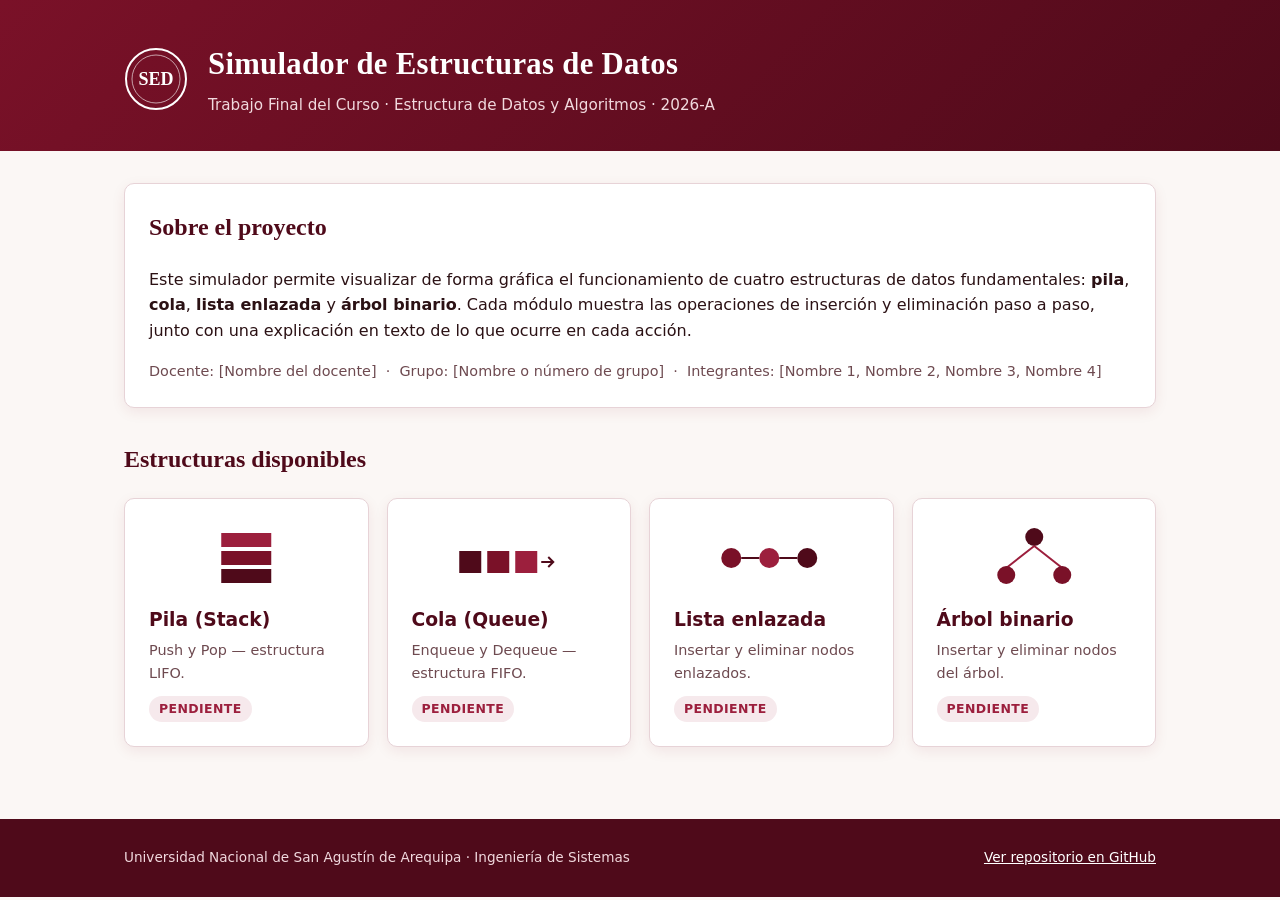
==== index.html @ b99f20ac "Estructura inicial del proyecto: index, style y README" ====
<!DOCTYPE html>
<html lang="es">
<head>
  <meta charset="UTF-8">
  <meta name="viewport" content="width=device-width, initial-scale=1.0">
  <title>Simulador de Estructuras de Datos — TIF</title>
  <link rel="stylesheet" href="style.css">
</head>
<body>

  <!-- ===================== ENCABEZADO ===================== -->
  <header class="encabezado">
    <div class="contenedor encabezado__contenido">
      <!-- Sello institucional simple (no es el escudo oficial, es un placeholder abstracto) -->
      <svg class="sello" viewBox="0 0 64 64" xmlns="http://www.w3.org/2000/svg" role="img" aria-label="Sello del proyecto">
        <circle cx="32" cy="32" r="30" fill="none" stroke="#ffffff" stroke-width="2"/>
        <circle cx="32" cy="32" r="24" fill="none" stroke="#ffffff" stroke-width="1" opacity="0.6"/>
        <text x="32" y="38" text-anchor="middle" font-family="Georgia, serif" font-size="18" fill="#ffffff" font-weight="bold">SED</text>
      </svg>
      <div class="encabezado__textos">
        <h1>Simulador de Estructuras de Datos</h1>
        <p>Trabajo Final del Curso · Estructura de Datos y Algoritmos · 2026-A</p>
      </div>
    </div>
  </header>

  <main class="contenedor" style="padding-top: 32px; padding-bottom: 24px;">

    <!-- ===================== INTRODUCCIÓN ===================== -->
    <section class="tarjeta">
      <h2 style="margin-top:0; font-family: var(--font-display); color: var(--granate-dark);">Sobre el proyecto</h2>
      <p>
        Este simulador permite visualizar de forma gráfica el funcionamiento de cuatro
        estructuras de datos fundamentales: <strong>pila</strong>, <strong>cola</strong>,
        <strong>lista enlazada</strong> y <strong>árbol binario</strong>. Cada módulo muestra
        las operaciones de inserción y eliminación paso a paso, junto con una explicación
        en texto de lo que ocurre en cada acción.
      </p>
      <p style="color: var(--ink-muted); font-size: 0.9rem; margin-bottom: 0;">
        <!-- PLACEHOLDER: reemplazar con los datos reales del grupo -->
        Docente: [Nombre del docente] &nbsp;·&nbsp; Grupo: [Nombre o número de grupo] &nbsp;·&nbsp;
        Integrantes: [Nombre 1, Nombre 2, Nombre 3, Nombre 4]
      </p>
    </section>

    <!-- ===================== GRID DE ESTRUCTURAS ===================== -->
    <section style="margin-top: 32px;">
      <h2 style="font-family: var(--font-display); color: var(--granate-dark);">Estructuras disponibles</h2>

      <div style="display: grid; grid-template-columns: repeat(auto-fit, minmax(230px, 1fr)); gap: 18px; margin-top: 16px;">

        <!-- ---- Pila ---- -->
        <a href="pila/pila.html" class="tarjeta" style="text-decoration:none; color: inherit; display:block; transition: transform .15s ease, box-shadow .15s ease;"
           onmouseover="this.style.transform='translateY(-3px)'; this.style.boxShadow='var(--shadow-hover)';"
           onmouseout="this.style.transform=''; this.style.boxShadow='';">
          <svg width="100%" height="70" viewBox="0 0 120 70" aria-hidden="true">
            <rect x="35" y="10" width="50" height="14" fill="var(--granate-mid)"/>
            <rect x="35" y="28" width="50" height="14" fill="var(--granate)"/>
            <rect x="35" y="46" width="50" height="14" fill="var(--granate-dark)"/>
          </svg>
          <h3 style="margin: 12px 0 4px; color: var(--granate-dark);">Pila (Stack)</h3>
          <p style="margin: 0 0 10px; font-size: 0.9rem; color: var(--ink-muted);">Push y Pop — estructura LIFO.</p>
          <span class="estado estado--pendiente">Pendiente</span>
        </a>

        <!-- ---- Cola ---- -->
        <a href="cola/cola.html" class="tarjeta" style="text-decoration:none; color: inherit; display:block; transition: transform .15s ease, box-shadow .15s ease;"
           onmouseover="this.style.transform='translateY(-3px)'; this.style.boxShadow='var(--shadow-hover)';"
           onmouseout="this.style.transform=''; this.style.boxShadow='';">
          <svg width="100%" height="70" viewBox="0 0 120 70" aria-hidden="true">
            <rect x="10" y="28" width="22" height="22" fill="var(--granate-dark)"/>
            <rect x="38" y="28" width="22" height="22" fill="var(--granate)"/>
            <rect x="66" y="28" width="22" height="22" fill="var(--granate-mid)"/>
            <path d="M92 39 L104 39 M99 34 L104 39 L99 44" stroke="var(--granate-dark)" stroke-width="2" fill="none"/>
          </svg>
          <h3 style="margin: 12px 0 4px; color: var(--granate-dark);">Cola (Queue)</h3>
          <p style="margin: 0 0 10px; font-size: 0.9rem; color: var(--ink-muted);">Enqueue y Dequeue — estructura FIFO.</p>
          <span class="estado estado--pendiente">Pendiente</span>
        </a>

        <!-- ---- Lista enlazada ---- -->
        <a href="lista/lista.html" class="tarjeta" style="text-decoration:none; color: inherit; display:block; transition: transform .15s ease, box-shadow .15s ease;"
           onmouseover="this.style.transform='translateY(-3px)'; this.style.boxShadow='var(--shadow-hover)';"
           onmouseout="this.style.transform=''; this.style.boxShadow='';">
          <svg width="100%" height="70" viewBox="0 0 120 70" aria-hidden="true">
            <circle cx="20" cy="35" r="10" fill="var(--granate)"/>
            <path d="M30 35 L48 35" stroke="var(--granate-dark)" stroke-width="2" marker-end="url(#f1)"/>
            <circle cx="58" cy="35" r="10" fill="var(--granate-mid)"/>
            <path d="M68 35 L86 35" stroke="var(--granate-dark)" stroke-width="2"/>
            <circle cx="96" cy="35" r="10" fill="var(--granate-dark)"/>
          </svg>
          <h3 style="margin: 12px 0 4px; color: var(--granate-dark);">Lista enlazada</h3>
          <p style="margin: 0 0 10px; font-size: 0.9rem; color: var(--ink-muted);">Insertar y eliminar nodos enlazados.</p>
          <span class="estado estado--pendiente">Pendiente</span>
        </a>

        <!-- ---- Árbol binario ---- -->
        <a href="arbol/arbol.html" class="tarjeta" style="text-decoration:none; color: inherit; display:block; transition: transform .15s ease, box-shadow .15s ease;"
           onmouseover="this.style.transform='translateY(-3px)'; this.style.boxShadow='var(--shadow-hover)';"
           onmouseout="this.style.transform=''; this.style.boxShadow='';">
          <svg width="100%" height="70" viewBox="0 0 120 70" aria-hidden="true">
            <circle cx="60" cy="14" r="9" fill="var(--granate-dark)"/>
            <path d="M60 23 L32 45 M60 23 L88 45" stroke="var(--granate-mid)" stroke-width="2"/>
            <circle cx="32" cy="52" r="9" fill="var(--granate)"/>
            <circle cx="88" cy="52" r="9" fill="var(--granate)"/>
          </svg>
          <h3 style="margin: 12px 0 4px; color: var(--granate-dark);">Árbol binario</h3>
          <p style="margin: 0 0 10px; font-size: 0.9rem; color: var(--ink-muted);">Insertar y eliminar nodos del árbol.</p>
          <span class="estado estado--pendiente">Pendiente</span>
        </a>

      </div>
    </section>

  </main>

  <!-- ===================== PIE DE PÁGINA ===================== -->
  <footer class="pie">
    <div class="contenedor pie__contenido">
      <span><!-- PLACEHOLDER --> Universidad Nacional de San Agustín de Arequipa · Ingeniería de Sistemas</span>
      <span><a href="https://github.com/PLACEHOLDER/simulador-tif" target="_blank" rel="noopener">Ver repositorio en GitHub</a></span>
    </div>
  </footer>

</body>
</html>
---- style.css ----
/* =========================================================
   style.css — Identidad visual compartida del proyecto
   Simulador de Estructuras de Datos
   -----------------------------------------------------------
   Este archivo es COMPARTIDO por las 4 estructuras (pila, cola,
   lista, arbol) y por index.html. No redefinir colores base,
   tipografía ni botones dentro de pila.css / cola.css / etc.
   Si necesitas cambiar algo de aquí, avisa al grupo primero.
   ========================================================= */

:root {
  /* ---- Paleta institucional: granate + blanco ---- */
  --granate: #7a1128;          /* color principal */
  --granate-dark: #4f0a1a;     /* hover / énfasis fuerte */
  --granate-mid: #9c1f3d;      /* acentos, bordes activos */
  --blush: #f6e9ec;            /* tinte muy claro de granate, para fondos suaves */
  --cream: #fbf7f5;            /* fondo general de la página */
  --white: #ffffff;

  /* ---- Neutrales derivados (para texto legible) ---- */
  --ink: #2b1114;              /* texto principal, casi negro con matiz granate */
  --ink-muted: #6e4a50;        /* texto secundario */
  --border: #e7d3d7;           /* bordes suaves */

  /* ---- Estados ---- */
  --ok: #2f6b46;
  --ok-bg: #e7f3ec;
  --pending: #9c1f3d;
  --pending-bg: #f6e9ec;

  /* ---- Tipografía ---- */
  --font-display: Georgia, "Iowan Old Style", "Palatino Linotype", "Book Antiqua", serif;
  --font-body: "Segoe UI", system-ui, -apple-system, "Helvetica Neue", Arial, sans-serif;
  --font-mono: "Consolas", "Menlo", "Courier New", monospace;

  /* ---- Otros tokens ---- */
  --radius: 10px;
  --radius-sm: 6px;
  --shadow: 0 4px 14px rgba(122, 17, 40, 0.08);
  --shadow-hover: 0 10px 24px rgba(122, 17, 40, 0.16);
  --max-width: 1080px;
}

/* ---------- Reset básico ---------- */
* {
  box-sizing: border-box;
}

html {
  scroll-behavior: smooth;
}

body {
  margin: 0;
  background: var(--cream);
  color: var(--ink);
  font-family: var(--font-body);
  line-height: 1.6;
  -webkit-font-smoothing: antialiased;
}

img, svg {
  max-width: 100%;
  display: block;
}

a {
  color: var(--granate);
}

/* Respeta a quienes prefieren menos movimiento */
@media (prefers-reduced-motion: reduce) {
  * {
    animation-duration: 0.001ms !important;
    animation-iteration-count: 1 !important;
    transition-duration: 0.001ms !important;
    scroll-behavior: auto !important;
  }
}

/* ---------- Foco visible (accesibilidad, no quitar) ---------- */
a:focus-visible,
button:focus-visible,
input:focus-visible {
  outline: 3px solid var(--granate-mid);
  outline-offset: 2px;
}

/* ---------- Layout general ---------- */
.contenedor {
  max-width: var(--max-width);
  margin: 0 auto;
  padding: 0 24px;
}

/* ---------- Encabezado institucional ---------- */
.encabezado {
  background: linear-gradient(135deg, var(--granate) 0%, var(--granate-dark) 100%);
  color: var(--white);
  padding: 40px 0 34px;
}

.encabezado__contenido {
  display: flex;
  align-items: center;
  gap: 20px;
}

.sello {
  flex-shrink: 0;
  width: 64px;
  height: 64px;
}

.encabezado__textos h1 {
  font-family: var(--font-display);
  font-size: clamp(1.6rem, 2.4vw, 2.2rem);
  margin: 0 0 4px;
  letter-spacing: 0.3px;
}

.encabezado__textos p {
  margin: 0;
  font-size: 0.95rem;
  color: #f1d9de;
}

.migas {
  margin-top: 18px;
  font-size: 0.85rem;
}

.migas a {
  color: #f1d9de;
  text-decoration: none;
}

.migas a:hover {
  text-decoration: underline;
}

/* ---------- Tarjetas genéricas ---------- */
.tarjeta {
  background: var(--white);
  border: 1px solid var(--border);
  border-radius: var(--radius);
  box-shadow: var(--shadow);
  padding: 24px;
}

/* ---------- Botones ---------- */
.boton {
  display: inline-flex;
  align-items: center;
  gap: 8px;
  padding: 10px 18px;
  border-radius: var(--radius-sm);
  border: 1px solid transparent;
  font-family: var(--font-body);
  font-size: 0.95rem;
  font-weight: 600;
  cursor: pointer;
  transition: transform 0.15s ease, box-shadow 0.15s ease, background 0.15s ease;
  text-decoration: none;
}

.boton--primario {
  background: var(--granate);
  color: var(--white);
}

.boton--primario:hover {
  background: var(--granate-dark);
  box-shadow: var(--shadow-hover);
  transform: translateY(-1px);
}

.boton--secundario {
  background: var(--white);
  color: var(--granate);
  border-color: var(--granate);
}

.boton--secundario:hover {
  background: var(--blush);
}

/* ---------- Etiquetas de estado (para el panel de explicación en cada simulador) ---------- */
.estado {
  display: inline-block;
  padding: 3px 10px;
  border-radius: 999px;
  font-size: 0.78rem;
  font-weight: 700;
  text-transform: uppercase;
  letter-spacing: 0.4px;
}

.estado--pendiente {
  background: var(--pending-bg);
  color: var(--pending);
}

.estado--listo {
  background: var(--ok-bg);
  color: var(--ok);
}

/* ---------- Pie de página ---------- */
.pie {
  margin-top: 48px;
  padding: 28px 0;
  background: var(--granate-dark);
  color: #f1d9de;
  font-size: 0.85rem;
}

.pie a {
  color: var(--white);
}

.pie__contenido {
  display: flex;
  flex-wrap: wrap;
  gap: 8px 24px;
  justify-content: space-between;
  align-items: center;
}

/* ---------- Utilidades compartidas para los simuladores individuales ---------- */
/* Cada estructura puede reutilizar estas clases dentro de su propio xxx.html */

.panel-explicacion {
  background: var(--blush);
  border: 1px solid var(--border);
  border-left: 4px solid var(--granate);
  border-radius: var(--radius-sm);
  padding: 14px 18px;
  font-size: 0.95rem;
  color: var(--ink);
  min-height: 48px;
}

.controles {
  display: flex;
  flex-wrap: wrap;
  gap: 10px;
  align-items: center;
  margin: 18px 0;
}

.controles input[type="text"],
.controles input[type="number"] {
  padding: 9px 12px;
  border: 1px solid var(--border);
  border-radius: var(--radius-sm);
  font-family: var(--font-body);
  font-size: 0.95rem;
  min-width: 140px;
}

.lienzo {
  background: var(--white);
  border: 1px dashed var(--granate-mid);
  border-radius: var(--radius);
  min-height: 220px;
  padding: 20px;
  display: flex;
  align-items: flex-end;
  gap: 10px;
  flex-wrap: wrap;
}
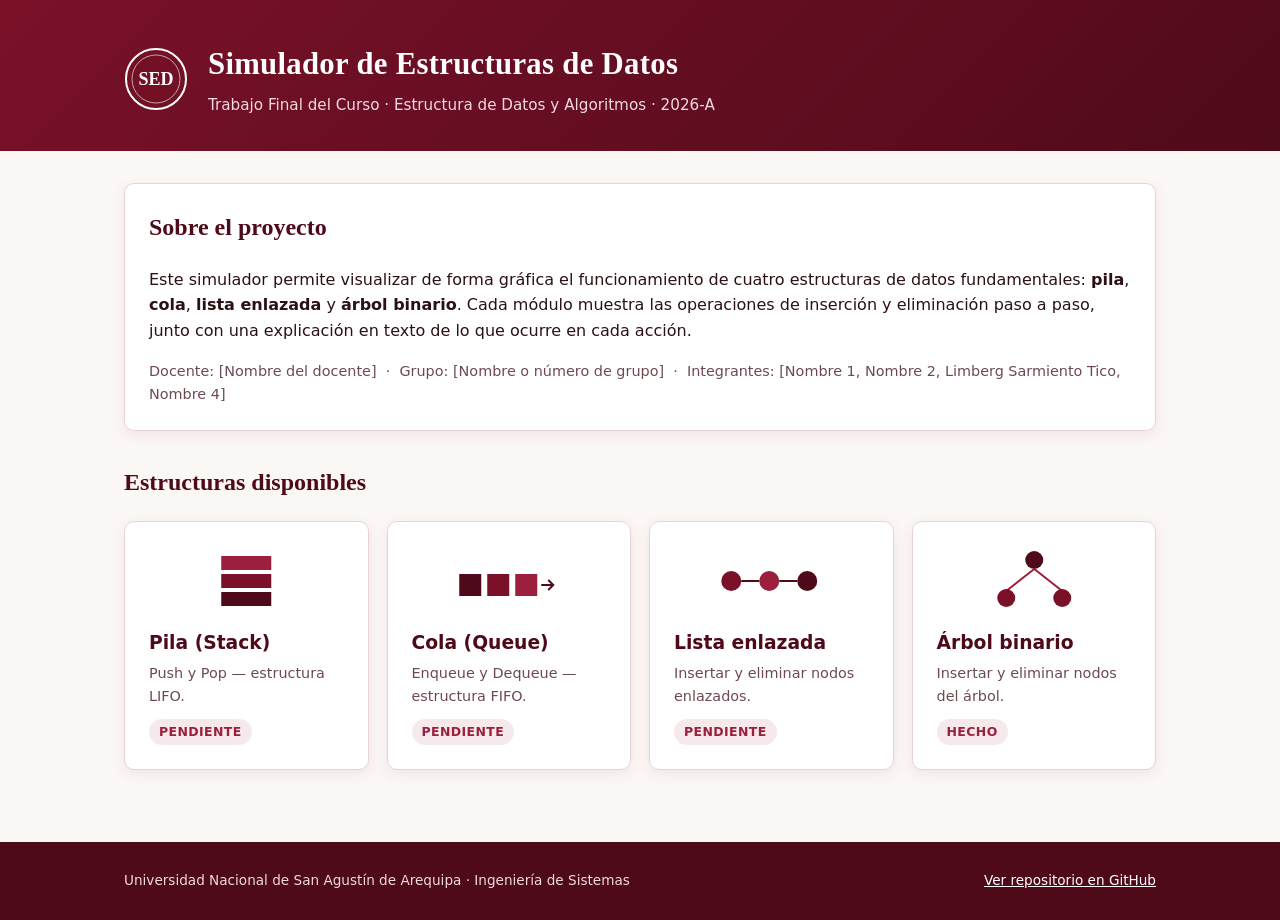
==== commit f64b2b57: "Se actualizo el index.html" ====
--- a/index.html
+++ b/index.html
@@ -39,7 +39,7 @@
       <p style="color: var(--ink-muted); font-size: 0.9rem; margin-bottom: 0;">
         <!-- PLACEHOLDER: reemplazar con los datos reales del grupo -->
         Docente: [Nombre del docente] &nbsp;·&nbsp; Grupo: [Nombre o número de grupo] &nbsp;·&nbsp;
-        Integrantes: [Nombre 1, Nombre 2, Nombre 3, Nombre 4]
+        Integrantes: [Nombre 1, Nombre 2, Limberg Sarmiento Tico, Nombre 4]
       </p>
     </section>
 
@@ -106,7 +106,7 @@
           </svg>
           <h3 style="margin: 12px 0 4px; color: var(--granate-dark);">Árbol binario</h3>
           <p style="margin: 0 0 10px; font-size: 0.9rem; color: var(--ink-muted);">Insertar y eliminar nodos del árbol.</p>
-          <span class="estado estado--pendiente">Pendiente</span>
+          <span class="estado estado--pendiente">Hecho</span>
         </a>
 
       </div>
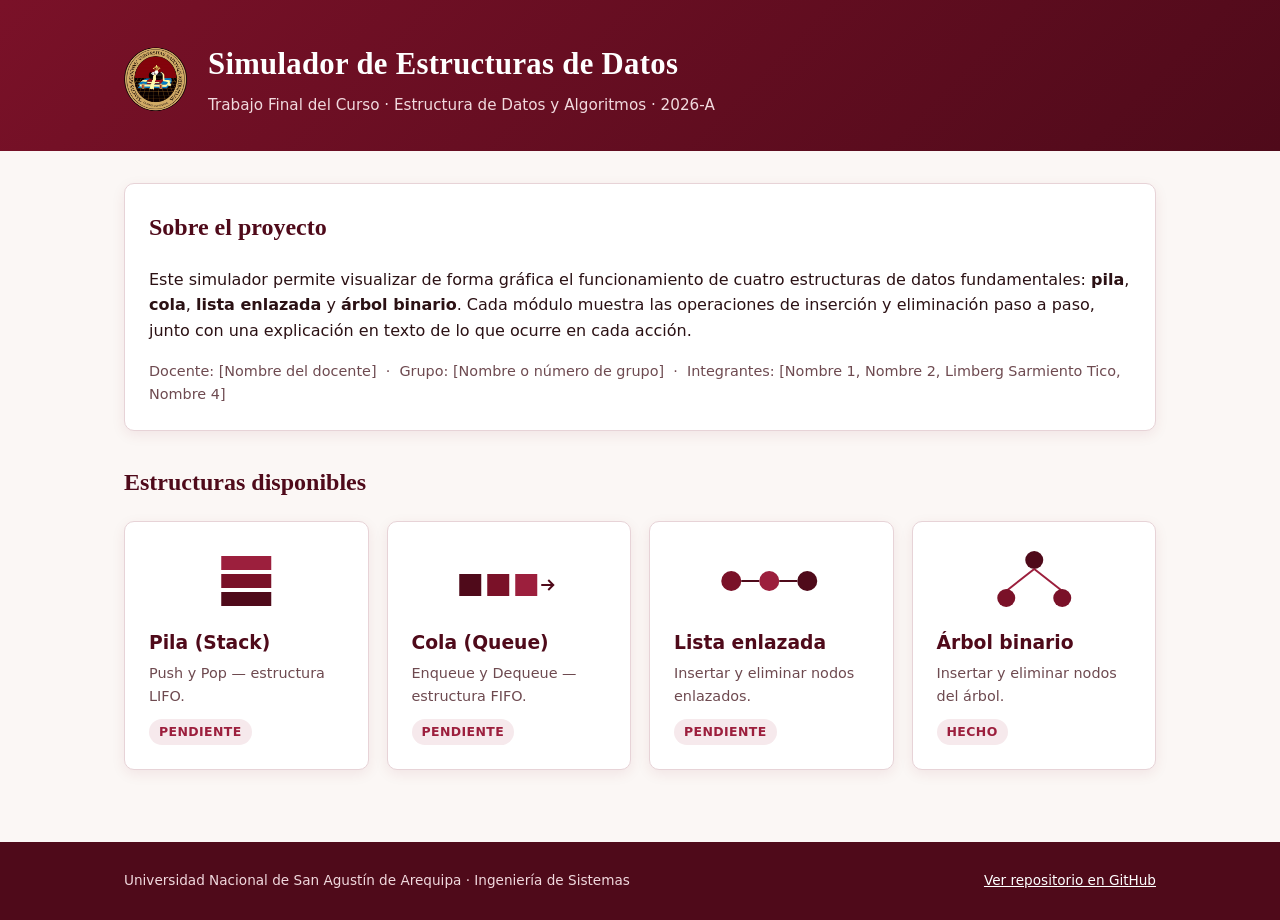
==== commit 9a1bd78b: "Se actualiza el index" ====
--- a/index.html
+++ b/index.html
@@ -12,11 +12,7 @@
   <header class="encabezado">
     <div class="contenedor encabezado__contenido">
       <!-- Sello institucional simple (no es el escudo oficial, es un placeholder abstracto) -->
-      <svg class="sello" viewBox="0 0 64 64" xmlns="http://www.w3.org/2000/svg" role="img" aria-label="Sello del proyecto">
-        <circle cx="32" cy="32" r="30" fill="none" stroke="#ffffff" stroke-width="2"/>
-        <circle cx="32" cy="32" r="24" fill="none" stroke="#ffffff" stroke-width="1" opacity="0.6"/>
-        <text x="32" y="38" text-anchor="middle" font-family="Georgia, serif" font-size="18" fill="#ffffff" font-weight="bold">SED</text>
-      </svg>
+      <img class="sello" src="Escudo_UNSA.png.webp" alt="Escudo de la UNSA">
       <div class="encabezado__textos">
         <h1>Simulador de Estructuras de Datos</h1>
         <p>Trabajo Final del Curso · Estructura de Datos y Algoritmos · 2026-A</p>
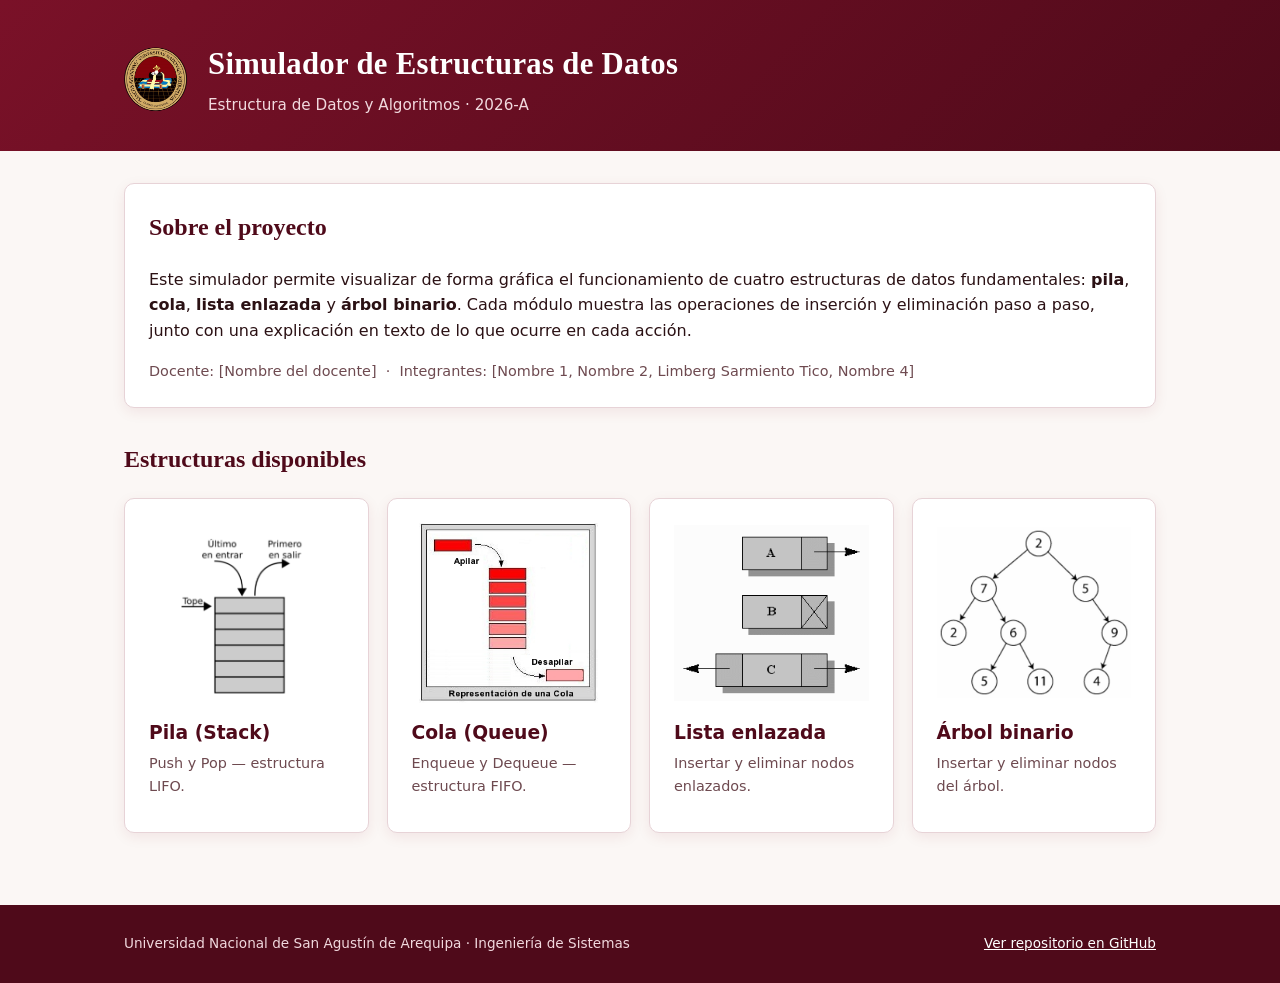
==== commit 1a7eaa78: "Se actualiza la versión final" ====
--- a/index.html
+++ b/index.html
@@ -11,11 +11,11 @@
   <!-- ===================== ENCABEZADO ===================== -->
   <header class="encabezado">
     <div class="contenedor encabezado__contenido">
-      <!-- Sello institucional simple (no es el escudo oficial, es un placeholder abstracto) -->
+      <!-- Sello institucional simple  -->
       <img class="sello" src="Escudo_UNSA.png.webp" alt="Escudo de la UNSA">
       <div class="encabezado__textos">
         <h1>Simulador de Estructuras de Datos</h1>
-        <p>Trabajo Final del Curso · Estructura de Datos y Algoritmos · 2026-A</p>
+        <p>Estructura de Datos y Algoritmos · 2026-A</p>
       </div>
     </div>
   </header>
@@ -34,7 +34,7 @@
       </p>
       <p style="color: var(--ink-muted); font-size: 0.9rem; margin-bottom: 0;">
         <!-- PLACEHOLDER: reemplazar con los datos reales del grupo -->
-        Docente: [Nombre del docente] &nbsp;·&nbsp; Grupo: [Nombre o número de grupo] &nbsp;·&nbsp;
+        Docente: [Nombre del docente] &nbsp;·&nbsp; 
         Integrantes: [Nombre 1, Nombre 2, Limberg Sarmiento Tico, Nombre 4]
       </p>
     </section>
@@ -49,60 +49,36 @@
         <a href="pila/pila.html" class="tarjeta" style="text-decoration:none; color: inherit; display:block; transition: transform .15s ease, box-shadow .15s ease;"
            onmouseover="this.style.transform='translateY(-3px)'; this.style.boxShadow='var(--shadow-hover)';"
            onmouseout="this.style.transform=''; this.style.boxShadow='';">
-          <svg width="100%" height="70" viewBox="0 0 120 70" aria-hidden="true">
-            <rect x="35" y="10" width="50" height="14" fill="var(--granate-mid)"/>
-            <rect x="35" y="28" width="50" height="14" fill="var(--granate)"/>
-            <rect x="35" y="46" width="50" height="14" fill="var(--granate-dark)"/>
-          </svg>
+          <img class="imagen-tarjeta" src="pila.png" alt="Escudo de la UNSA">
           <h3 style="margin: 12px 0 4px; color: var(--granate-dark);">Pila (Stack)</h3>
           <p style="margin: 0 0 10px; font-size: 0.9rem; color: var(--ink-muted);">Push y Pop — estructura LIFO.</p>
-          <span class="estado estado--pendiente">Pendiente</span>
         </a>
 
         <!-- ---- Cola ---- -->
         <a href="cola/cola.html" class="tarjeta" style="text-decoration:none; color: inherit; display:block; transition: transform .15s ease, box-shadow .15s ease;"
            onmouseover="this.style.transform='translateY(-3px)'; this.style.boxShadow='var(--shadow-hover)';"
            onmouseout="this.style.transform=''; this.style.boxShadow='';">
-          <svg width="100%" height="70" viewBox="0 0 120 70" aria-hidden="true">
-            <rect x="10" y="28" width="22" height="22" fill="var(--granate-dark)"/>
-            <rect x="38" y="28" width="22" height="22" fill="var(--granate)"/>
-            <rect x="66" y="28" width="22" height="22" fill="var(--granate-mid)"/>
-            <path d="M92 39 L104 39 M99 34 L104 39 L99 44" stroke="var(--granate-dark)" stroke-width="2" fill="none"/>
-          </svg>
+          <img class="imagen-tarjeta" src="cola.jpg" alt="Escudo de la UNSA">
           <h3 style="margin: 12px 0 4px; color: var(--granate-dark);">Cola (Queue)</h3>
           <p style="margin: 0 0 10px; font-size: 0.9rem; color: var(--ink-muted);">Enqueue y Dequeue — estructura FIFO.</p>
-          <span class="estado estado--pendiente">Pendiente</span>
         </a>
 
         <!-- ---- Lista enlazada ---- -->
         <a href="lista/lista.html" class="tarjeta" style="text-decoration:none; color: inherit; display:block; transition: transform .15s ease, box-shadow .15s ease;"
            onmouseover="this.style.transform='translateY(-3px)'; this.style.boxShadow='var(--shadow-hover)';"
            onmouseout="this.style.transform=''; this.style.boxShadow='';">
-          <svg width="100%" height="70" viewBox="0 0 120 70" aria-hidden="true">
-            <circle cx="20" cy="35" r="10" fill="var(--granate)"/>
-            <path d="M30 35 L48 35" stroke="var(--granate-dark)" stroke-width="2" marker-end="url(#f1)"/>
-            <circle cx="58" cy="35" r="10" fill="var(--granate-mid)"/>
-            <path d="M68 35 L86 35" stroke="var(--granate-dark)" stroke-width="2"/>
-            <circle cx="96" cy="35" r="10" fill="var(--granate-dark)"/>
-          </svg>
+          <img class="imagen-tarjeta" src="lista.png" alt="Escudo de la UNSA">
           <h3 style="margin: 12px 0 4px; color: var(--granate-dark);">Lista enlazada</h3>
           <p style="margin: 0 0 10px; font-size: 0.9rem; color: var(--ink-muted);">Insertar y eliminar nodos enlazados.</p>
-          <span class="estado estado--pendiente">Pendiente</span>
         </a>
 
         <!-- ---- Árbol binario ---- -->
         <a href="arbol/arbol.html" class="tarjeta" style="text-decoration:none; color: inherit; display:block; transition: transform .15s ease, box-shadow .15s ease;"
            onmouseover="this.style.transform='translateY(-3px)'; this.style.boxShadow='var(--shadow-hover)';"
            onmouseout="this.style.transform=''; this.style.boxShadow='';">
-          <svg width="100%" height="70" viewBox="0 0 120 70" aria-hidden="true">
-            <circle cx="60" cy="14" r="9" fill="var(--granate-dark)"/>
-            <path d="M60 23 L32 45 M60 23 L88 45" stroke="var(--granate-mid)" stroke-width="2"/>
-            <circle cx="32" cy="52" r="9" fill="var(--granate)"/>
-            <circle cx="88" cy="52" r="9" fill="var(--granate)"/>
-          </svg>
+          <img class="imagen-tarjeta" src="arbol.png" alt="Escudo de la UNSA">
           <h3 style="margin: 12px 0 4px; color: var(--granate-dark);">Árbol binario</h3>
           <p style="margin: 0 0 10px; font-size: 0.9rem; color: var(--ink-muted);">Insertar y eliminar nodos del árbol.</p>
-          <span class="estado estado--pendiente">Hecho</span>
         </a>
 
       </div>
--- a/style.css
+++ b/style.css
@@ -148,6 +148,15 @@
   padding: 24px;
 }
 
+.imagen-tarjeta{
+    display: block;
+    width: 100%;
+    height: 180px;      /* Ajusta este valor */
+    object-fit: contain; /* Muestra toda la imagen */
+    object-position: center;
+    margin: 0 auto 15px;
+}
+
 /* ---------- Botones ---------- */
 .boton {
   display: inline-flex;
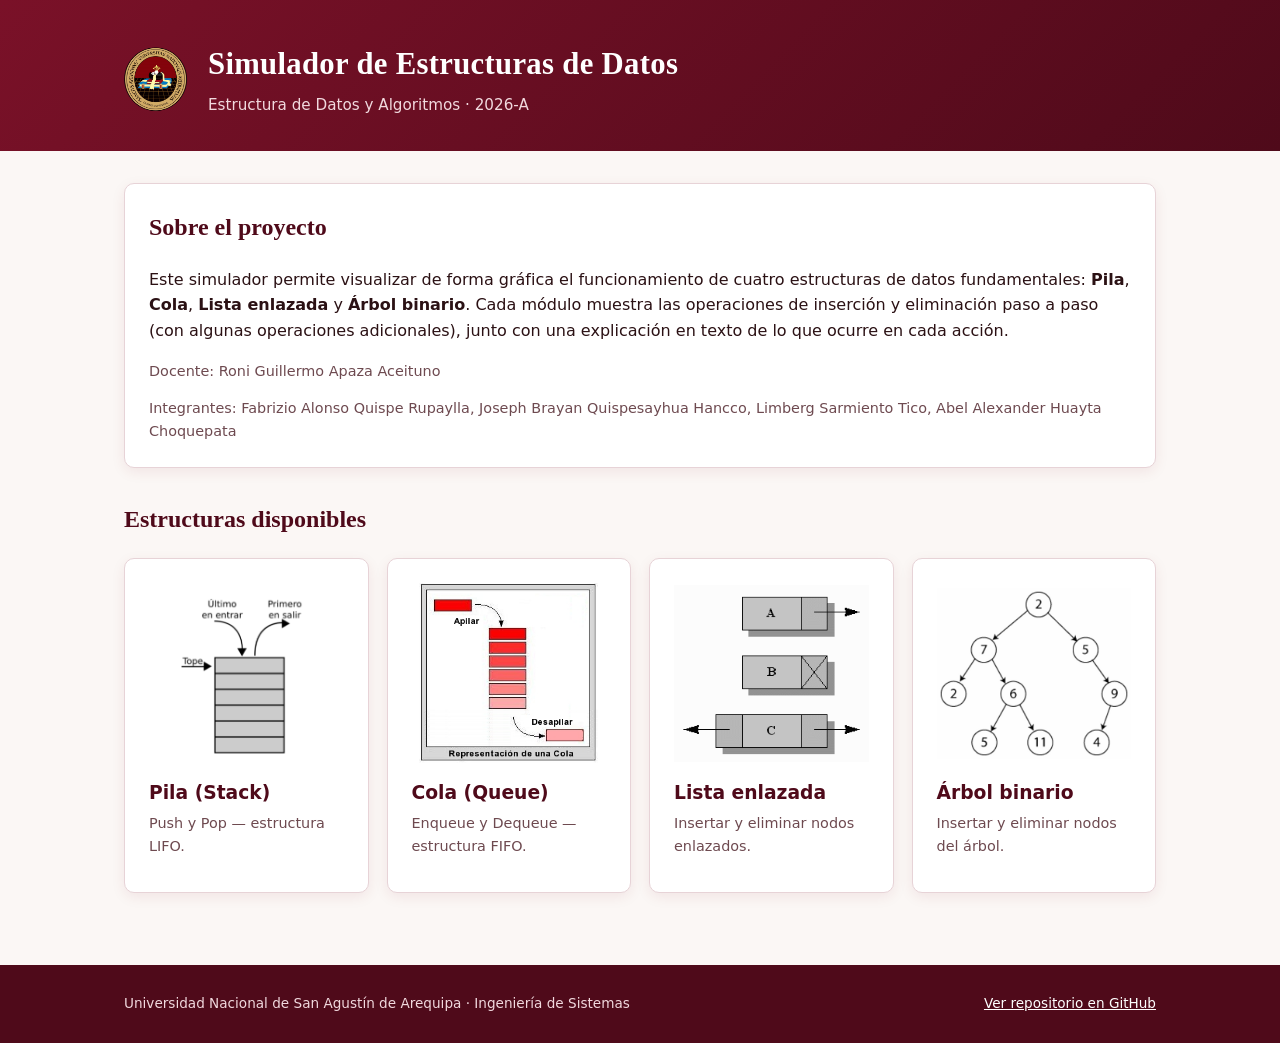
==== commit 308ead29: "Se actualiza index" ====
--- a/index.html
+++ b/index.html
@@ -27,15 +27,16 @@
       <h2 style="margin-top:0; font-family: var(--font-display); color: var(--granate-dark);">Sobre el proyecto</h2>
       <p>
         Este simulador permite visualizar de forma gráfica el funcionamiento de cuatro
-        estructuras de datos fundamentales: <strong>pila</strong>, <strong>cola</strong>,
-        <strong>lista enlazada</strong> y <strong>árbol binario</strong>. Cada módulo muestra
-        las operaciones de inserción y eliminación paso a paso, junto con una explicación
+        estructuras de datos fundamentales: <strong>Pila</strong>, <strong>Cola</strong>,
+        <strong>Lista enlazada</strong> y <strong>Árbol binario</strong>. Cada módulo muestra
+        las operaciones de inserción y eliminación paso a paso (con algunas operaciones adicionales), junto con una explicación
         en texto de lo que ocurre en cada acción.
       </p>
       <p style="color: var(--ink-muted); font-size: 0.9rem; margin-bottom: 0;">
-        <!-- PLACEHOLDER: reemplazar con los datos reales del grupo -->
-        Docente: [Nombre del docente] &nbsp;·&nbsp; 
-        Integrantes: [Nombre 1, Nombre 2, Limberg Sarmiento Tico, Nombre 4]
+        Docente: Roni Guillermo Apaza Aceituno
+      </p>
+      <p style="color: var(--ink-muted); font-size: 0.9rem; margin-bottom: 0;">
+        Integrantes: Fabrizio Alonso Quispe Rupaylla, Joseph Brayan Quispesayhua Hancco, Limberg Sarmiento Tico, Abel Alexander Huayta Choquepata
       </p>
     </section>
 
